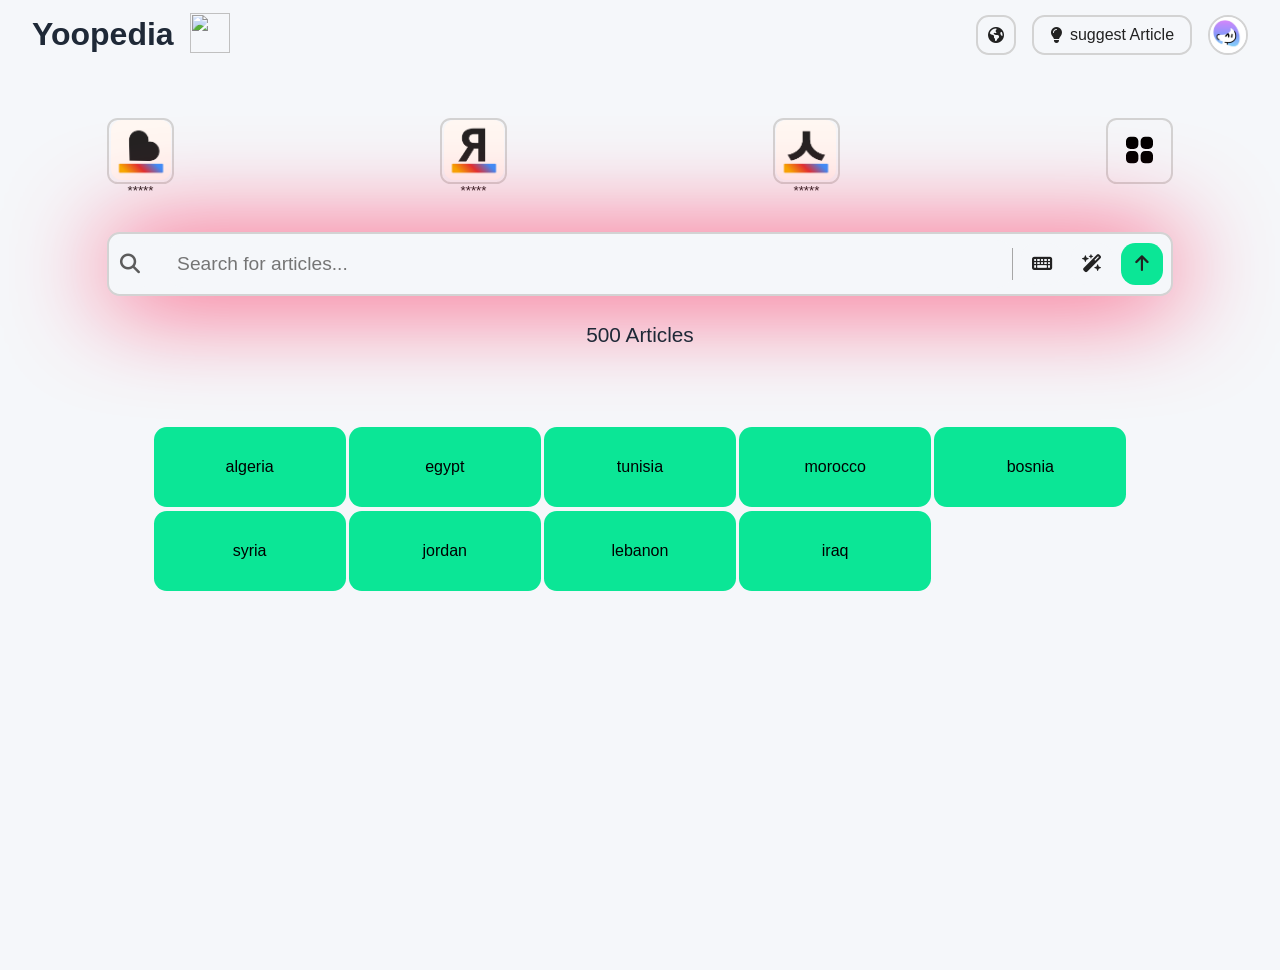
==== frontend/index/index.html @ f013212f "Add files via upload" ====
<!doctype html>
<html lang="en">
  <head>
    <meta charset="UTF-8" />
    <meta name="viewport" content="width=device-width, initial-scale=1.0" />
    <link rel="preconnect" href="https://fonts.googleapis.com" />
    <link rel="preconnect" href="https://fonts.gstatic.com" crossorigin />
    <link
      href="https://fonts.googleapis.com/css2?family=Bpmf+Huninn&display=swap"
      rel="stylesheet"
    />
    <link
      rel="stylesheet"
      href="https://cdnjs.cloudflare.com/ajax/libs/font-awesome/6.5.1/css/all.min.css"
    />
    <link rel="stylesheet" href="style.css" />
    <title>Yoopedia</title>
  </head>
  <body>
    <header>
      <!-- ===== Right Side ===== -->
      <div class="rightSide">
        <div class="logo"><h1>Yoopedia</h1></div>

        <!-- Plant Popup -->
        <div class="plant">
          <div class="btnPlant" data-toggle="plantPop">
            <img src="https://neal.fun/general/plant.webp" alt="" />
          </div>
          <div class="plantPop popup">
            <header>
              <h1>Yoopedia Plant</h1>
              <button class="btnClose" data-close>
                <i class="fa fa-close"></i>
              </button>
            </header>
            <main>
              <h2>Watering the plant</h2>
              <img src="https://neal.fun/general/plant.webp" alt="" />
              <p>
                To keep the plant alive, you need to water it every day. Click
                the button below to water the plant.
              </p>
              <button class="btnWater">Water the plant</button>
            </main>
          </div>
        </div>
      </div>

      <!-- ===== Left Side ===== -->
      <div class="leftSide">
        <!-- Language Popup -->
        <div class="language">
          <button class="btnLanguage" data-toggle="languageList">
            <i class="fa-solid fa-earth-americas"></i>
          </button>
          <div class="languageList popup">
            <header>
              <h1>Language</h1>
              <button class="btnClose" data-close>
                <i class="fa fa-close"></i>
              </button>
            </header>
            <main>
              <button>English</button>
              <button>Arabic</button>
              <button>French</button>
              <button>Tmazeght</button>
            </main>
          </div>
        </div>

        <!-- Suggest Article Popup -->
        <div class="article">
          <button class="btnSuggestArticle" data-toggle="articleList">
            <i class="fa-solid fa-lightbulb"></i
            ><span class="btn-label">suggest Article</span>
          </button>
          <div class="articleList popup">
            <header>
              <h1>Suggest an Article</h1>
              <button class="btnClose" data-close>
                <i class="fa fa-close"></i>
              </button>
            </header>
            <main>
              <div class="title">
                <span>Title</span><input type="text" id="articleTitle" />
              </div>
              <div class="category">
                <span>Category</span><input type="text" id="articleCategory" />
              </div>
              <div class="description">
                <span>Description</span>
                ><textarea cols="30" rows="10" id="articleDesc"></textarea>
              </div>
              <button class="btnSubmit" id="btnAddArticle">Submit</button>
            </main>
          </div>
        </div>

        <!-- Profile Popup -->
        <div class="profile">
          <button class="btnProfile" data-toggle="profileList">
            <img src="profile.jfif" alt="" />
          </button>
          <div class="profileList popup">
            <header>
              <h1>Yoopedia ID</h1>
              <button class="btnClose" data-close>
                <i class="fa fa-close"></i>
              </button>
            </header>
            <main>
              <h1>Login</h1>
              <p>To save your bookmarks,<br />passwords, and cards</p>
              <a class="login" href="../login/login.html">Login</a>
              <div class="email">
                <i class="fa fa-envelope"></i><a href="#">Email</a>
              </div>
              <div class="disk">
                <i class="fa-solid fa-hard-drive"></i><a href="#">Disk</a>
              </div>
              <div class="overlay"></div>
              <div class="settings">
                <i class="fa fa-cog"></i><a href="#">Settings</a>
              </div>
              <div class="id">
                <i class="fa fa-id-card"></i
                ><a href="../profile/profile.html">Account management</a>
              </div>
              <div class="help">
                <i class="fa fa-question-circle"></i><a href="#">help</a>
              </div>
              <div class="feedback">
                <i class="fa fa-comment"></i><a href="#">Feedback</a>
              </div>
              <!-- <div class="overlay"></div> -->
            </main>
            <footer>
              <a href="#">Technologies</a>
              <a href="#">About Yoopedia</a>
              <a href="#">Terms of service</a>
              <a href="#">Privacy policy</a>
              <a href="#">Report a violation</a>
            </footer>
          </div>
        </div>
      </div>
    </header>

    <main>
      <!-- ===== Search Box ===== -->
      <div class="boxSearch">
        <!-- Category buttons (unchanged) -->
        <div class="category">
          <button>
            <img src="Yoopedia (4).png" alt="" /><span>*****</span>
          </button>
          <button><img src="2.png" alt="" /><span>*****</span></button>
          <button><img src="3.png" alt="" /><span>*****</span></button>
          <button>
            <img src="apps.svg" alt="" style="width: 2em" /><span></span>
          </button>
        </div>

        <!-- Search Bar -->
        <div class="searchBar">
          <div class="searchIcon"><i class="fa fa-search"></i></div>
          <input
            class="searchInput"
            type="search"
            placeholder="Search for articles..."
          />
          <div class="overlay"></div>
          <div class="searchOption">
            <!-- Keyboard input toggle -->
            <button class="keybor" type="button" title="Toggle Keyboard">
              <i class="fa fa-keyboard"></i>
            </button>
            <!-- Custom/magic search -->
            <button class="customSearch" title="Magic search" type="button">
              <i class="fa-solid fa-wand-magic-sparkles"></i>
            </button>
            <!-- Submit search -->
            <button
              class="btnSearch"
              title="Search"
              type="submit"
              onclick="goToResultPage()"
            >
              <i class="fa-solid fa-arrow-up"></i>
            </button>
          </div>
        </div>

        <!-- Article count -->
        <div class="numberOfArticle"><span>500 Articles</span></div>
      </div>   
      <!-- ===== Featured Articles (unchanged) ===== -->
      <div class="starArticle">
        <div class="boxes">
          <div class="box">algeria</div>
          <div class="box">egypt</div>
          <div class="box">tunisia</div>
          <div class="box">morocco</div>
          <div class="box">bosnia</div>
          <div class="box">syria</div>
          <div class="box">jordan</div>
          <div class="box">lebanon</div>
          <div class="box">iraq</div>
        </div>
      </div>
    </main>
    <!-- باقي Scripts -->
    <script type="module" src="main.js"></script>
  </body>
</html>

<!-- اعطني اكواد register login main result article profile main ملفات js النهائية الكاملة النظيفة التي تحتوي على كل شيء -->
---- frontend/index/style.css ----
*,
*::before,
*::after {
  padding: 0;
  margin: 0;
  box-sizing: border-box;
}
:root {
  --main-bg-color: #f5f7fa;
  --main-bg-color-popList: #f5f7fa;
  --main-bg-hover: #e4e7eb;
  --main-color-hover: #1f2937;
  --main-bg-btn: #f5f7fa;
  --secirndly-bg-btn: #0be696;
  --main-color-btn: #222;
  --main-color-text: #1f2937;
  --main-border: #d3d3d3 solid 2px;
  --secirndly-border: #0be696 solid 2px;
  --main-border-redus: 0.8em;
  --main-wh-cercle-btn: 40px;
  --main-hight-btn: 40px;
  --main-btn-padding: 1em;
}

/* ========================================
POPUP BASE
======================================== */
.popup { display: none; }
.popup.active { display: flex; flex-direction: column; }

body {
  background: var(--main-bg-color);
  height: auto;
  min-height: 100vh;
  width: 100%;
  font-family: "Bpmf Huninn", sans-serif;
}

::-webkit-scrollbar { width: 10px; }
::-webkit-scrollbar-track { background: var(--main-bg-color); margin: 1em; }
::-webkit-scrollbar-thumb { background-color: #222222a7; border-radius: var(--main-border-redus); }
::-webkit-scrollbar-thumb:hover { background: var(--main-color-hover); border-radius: var(--main-border-redus); }

/* ========================================
HEADER
======================================== */
header { width: 100%; display: flex; justify-content: space-between; align-items: center; background-color: var(--main-bg-color); padding: 0.8em 2em; }
header .rightSide, header .leftSide { display: flex; justify-content: center; align-items: center; gap: 1em; }
header .leftSide .language, header .leftSide .profile, header .leftSide .article { display: flex; justify-content: center; align-items: center; gap: 1em; }
header .rightSide .logo h1 { color: var(--main-color-text); font-size: 2em; }
header .leftSide .profile, header .leftSide .article, header .leftSide .language, header .rightSide .plant { position: relative; }

/* ========================================
UNIFIED POPUP HEADER & CLOSE BUTTON
======================================== */
.plantPop > header,
.languageList > header,
.articleList > header,
.profileList > header {
  display: flex;
  align-items: center;
  justify-content: space-between;
  padding: 1em 1.2em;
  background-color: var(--main-bg-color-popList);
  border-radius: var(--main-border-redus) var(--main-border-redus) 0 0;
  position: relative;
  top: 0;
  z-index: 10;
}

.plantPop > header h1,
.languageList > header h1,
.articleList > header h1,
.profileList > header h1 {
  color: var(--main-color-text);
  font-size: 1.5em;
}

.btnClose {
  border: none;
  border-radius: 50%;
  width: 2em;
  height: 2em;
  padding: 0;
  display: flex;
  align-items: center;
  justify-content: center;
  background-color: transparent;
  cursor: pointer;
  font-size: 1em;
  color: var(--main-color-text);
  transition: background-color 0.2s ease;
}
.btnClose:hover { background-color: var(--main-bg-hover); }

/* ========================================
PLANT POPUP
======================================== */
header .rightSide .plant .btnPlant img { width: var(--main-wh-cercle-btn); height: var(--main-wh-cercle-btn); cursor: pointer; }
header .rightSide .plant .plantPop { border: var(--main-border); position: absolute; top: 0; left: 0; z-index: 100; background-color: var(--main-bg-color-popList); height: 90vh; width: 30em; overflow: scroll; border-radius: var(--main-border-redus); box-shadow: #1f2937 0px 4px 20px; }
header .rightSide .plant .plantPop > main { height: 100%; padding: 1em; display: flex; flex-direction: column; align-items: center; justify-content: center; gap: 1em; }
header .rightSide .plant .plantPop > main h2 { color: var(--main-color-text); }
header .rightSide .plant .plantPop > main img { width: 200px; height: 200px; }
header .rightSide .plant .plantPop > main p { text-align: center; }
header .rightSide .plant .plantPop > main button { padding: 1em 10em; background-color: var(--secirndly-bg-btn); color: var(--main-color-text); border: var(--main-border); border-radius: var(--main-border-redus); cursor: pointer; }

/* ========================================
LEFT SIDE BUTTONS
======================================== */
header .leftSide button { padding: var(--main-btn-padding); display: flex; justify-content: center; align-items: center; background-color: var(--main-bg-btn); color: var(--main-color-btn); border-radius: var(--main-border-redus); border: var(--main-border); cursor: pointer; font-size: 1em; }
header .leftSide .btnSuggestArticle { display: flex; justify-content: center; align-items: center; gap: 0.5em; white-space: nowrap; }
header .leftSide .btnLogin, header .leftSide .btnSignUp { width: 10em; height: var(--main-hight-btn); border-radius: var(--main-border-redus); }
header .leftSide .btnLogin { background-color: var(--main-bg-btn); border: var(--secirndly-border); }
header .leftSide .btnLogin:hover { background-color: #adffe1; }
header .leftSide .btnSignUp { background-color: var(--secirndly-bg-btn); border: var(--secirndly-border); }
header .leftSide .profile .btnProfile { width: var(--main-wh-cercle-btn); height: var(--main-wh-cercle-btn); border-radius: 50%; background-color: var(--main-bg-btn); padding: 0; overflow: hidden; }
header .leftSide .profile .btnProfile img { width: 40px; height: 40px; border-radius: 50%; object-fit: cover; display: block; }

/* ========================================
PROFILE POPUP
======================================== */
header .leftSide .profile .profileList { border: var(--main-border); position: absolute; top: 0; right: 0; background-color: var(--main-bg-color-popList); height: 90vh; width: 30em; overflow: scroll; border-radius: var(--main-border-redus); box-shadow: #1f2937 0px 4px 20px; }
header .leftSide .profile .profileList > main { padding: 1em; height: auto; display: flex; flex-direction: column; background-color: var(--main-bg-color-popList); gap: 0.3em; }
header .leftSide .profile .profileList > main h1 { color: var(--main-color-text); font-size: 1.5em; }
header .leftSide .profile .profileList > main p { color: var(--main-color-text); font-size: 1em; margin-bottom: 1em; }
header .leftSide .profile .profileList > main .login { color: var(--main-bg-btn); background-color: var(--main-color-btn); text-decoration: none; display: flex; justify-content: center; align-items: center; padding: 1em; border-radius: var(--main-border-redus); margin-bottom: 1em; }
header .leftSide .profile .profileList > main .overlay { background-color: #929292; height: 2px; width: 100%; margin: 1em 0; }
header .leftSide .profile .profileList > main .email,
header .leftSide .profile .profileList > main .disk,
header .leftSide .profile .profileList > main .settings,
header .leftSide .profile .profileList > main .id,
header .leftSide .profile .profileList > main .help,
header .leftSide .profile .profileList > main .feedback { background-color: var(--main-bg-btn); color: var(--main-color-btn); border: 2px solid #91a9a000; border-radius: var(--main-border-redus); padding: 1em; cursor: pointer; display: flex; gap: 1em; align-items: center; }
header .leftSide .profile .profileList > main .email a,
header .leftSide .profile .profileList > main .disk a,
header .leftSide .profile .profileList > main .settings a,
header .leftSide .profile .profileList > main .id a,
header .leftSide .profile .profileList > main .help a,
header .leftSide .profile .profileList > main .feedback a { color: var(--main-color-btn); text-decoration: none; }
header .leftSide .profile .profileList > main .email:hover,
header .leftSide .profile .profileList > main .disk:hover,
header .leftSide .profile .profileList > main .settings:hover,
header .leftSide .profile .profileList > main .id:hover,
header .leftSide .profile .profileList > main .help:hover,
header .leftSide .profile .profileList > main .feedback:hover { background-color: var(--main-bg-hover); border: var(--main-border); }
header .leftSide .profile .profileList > footer { display: flex; flex-direction: column; justify-content: center; padding: 1em; gap: 0.5em; background-color: var(--main-bg-color-popList); border-radius: 0 0 var(--main-border-redus) var(--main-border-redus); border-top: var(--main-border); }
header .leftSide .profile .profileList > footer a { text-decoration: none; color: #1f29379f; }
header .leftSide .profile .profileList > footer a:hover { text-decoration: none; color: var(--main-color-text); }

/* ========================================
ARTICLE POPUP
======================================== */
header .leftSide .article .btnSuggestArticle { width: 10em; height: var(--main-hight-btn); padding: var(--main-btn-padding); }
header .leftSide .article .articleList { z-index: 100; border: var(--main-border); position: absolute; top: 0; right: 0; background-color: var(--main-bg-color-popList); height: 90vh; width: 30em; overflow: scroll; border-radius: var(--main-border-redus); box-shadow: #1f2937 0px 4px 20px; }
header .leftSide .article .articleList > main { padding: 1em; display: flex; flex-direction: column; gap: 0.5em; }
header .leftSide .article .articleList > main .title,
header .leftSide .article .articleList > main .category,
header .leftSide .article .articleList > main .description { color: var(--main-color-text); font-size: 1.5em; padding: .5em 1em; }
header .leftSide .article .articleList > main .title input,
header .leftSide .article .articleList > main .category input,
header .leftSide .article .articleList > main textarea { width: 100%; height: 3em; padding: 0.5em; border: var(--main-border); color: var(--main-color-text); border-radius: var(--main-border-redus); outline: none; }

/* ========================================
LANGUAGE POPUP
======================================== */
header .leftSide .btnLanguage { width: var(--main-wh-cercle-btn); height: var(--main-hight-btn); border-radius: var(--main-border-redus); }
header .leftSide .language .languageList { position: absolute; top: 0; right: 0; width: 20em; z-index: 100; background-color: var(--main-bg-color-popList); border: var(--main-border); border-radius: var(--main-border-redus); box-shadow: #1f2937 0px 4px 20px; }
header .leftSide .language .languageList > main { display: flex; flex-direction: column; padding: 1em; gap: 0.5em; height: auto; border-radius: 0 0 var(--main-border-redus) var(--main-border-redus); }
header .leftSide .language .languageList > main button { background-color: var(--main-bg-btn); color: var(--main-color-btn); border: var(--main-border); border-radius: var(--main-border-redus); padding: 1em; cursor: pointer; }

/* ========================================
MAIN
======================================== */
main { width: 100%; height: 100vh; background-color: var(--main-bg-color); }

/* ========================================
SEARCH BOX
======================================== */
main .boxSearch { width: 100%; display: flex; flex-direction: column; justify-content: center; align-items: center; background-color: var(--main-bg-color); padding: 3em; gap: 3em; }
main .boxSearch .category { background-color: var(--main-bg-color); width: 90%; display: flex; justify-content: space-between; align-items: center; }
main .boxSearch .category button { background-color: var(--main-bg-btn); color: var(--main-color-btn); border: var(--main-border); border-radius: var(--main-border-redus); width: 5em; height: 5em; cursor: pointer; }
main .boxSearch .category button img { width: 4.5em; height: 4.5em; border-radius: var(--main-border-redus); }
main .boxSearch .category button:focus { border: var(--secirndly-border); }
main .boxSearch .searchBar { background-color: var(--main-bg-color); border: var(--main-border); border-radius: var(--main-border-redus); width: 90%; height: 4em; display: flex; justify-content: center; align-items: center; box-shadow: 2px 4px 100px rgba(255, 0, 60, 0.758); }
main .boxSearch .searchBar .searchIcon { background-color: var(--main-bg-btn); width: 3em; height: 3em; display: flex; justify-content: center; align-items: center; border-radius: var(--main-border-redus); margin-right: 1em; }
main .boxSearch .searchBar .searchIcon i { font-size: 20px; color: #5c5c5c; }
main .boxSearch .searchBar input { width: 90%; height: 80%; border: none; border-radius: var(--main-border-redus); padding: 0.5em; outline: none; font-size: 1.2em; background-color: var(--main-bg-color); color: var(--main-color-text); font-family: "Bpmf Huninn", sans-serif; }
main .boxSearch .searchBar .overlay { background-color: #a7a7a7; width: 1px; height: 2em; }
main .boxSearch .searchBar .searchOption { display: flex; justify-content: center; align-items: center; gap: 0.5em; padding: 0.5em; height: 2em; }
main .boxSearch .searchBar .searchOption button { display: flex; justify-content: center; align-items: center; background-color: var(--main-bg-btn); color: var(--main-color-btn); border: 2px solid transparent; border-radius: var(--main-border-redus); font-size: 18px; width: 42px; height: 42px; cursor: pointer; transition: all 0.15s ease; }
main .boxSearch .searchBar .searchOption button:hover { background-color: #cbe1ff; }
main .boxSearch .searchBar .searchOption button:focus { border-radius: var(--main-border-redus); background-color: var(--secirndly-bg-btn); outline: none; }
main .boxSearch .searchBar .searchOption .btnSearch { background-color: var(--secirndly-bg-btn); }
main .boxSearch .searchBar .searchOption .btnSearch:hover { background-color: #09d185; }
main .boxSearch .numberOfArticle { margin-top: -1em; font-size: 1.3em; }
main .boxSearch .numberOfArticle span { color: var(--main-color-text); }

/* ========================================
FEATURED ARTICLES
======================================== */
main .starArticle { width: 100%; height: auto; display: flex; align-items: start; justify-content: center; flex-wrap: wrap; padding: 2em; }
main .starArticle .boxes { width: 80%; height: auto; display: flex; flex-wrap: wrap; justify-content: flex-start; gap: 0.2em; }
main .starArticle .boxes .box { width: calc((100% - 0.8em) / 5); height: 5em; border-radius: var(--main-border-redus); display: flex; align-items: center; justify-content: center; background-color: #0be696; cursor: pointer; padding: 1em; text-align: center; }




/* ========================================
RESPONSIVE — FINAL FIXED (Language Button Patched)
======================================== */
@media screen and (max-width: 768px) {
  html, body { overflow-x: hidden; }

  /* --- Header Layout --- */
  header { padding: 0.5em 0.8em; gap: 0.4em; flex-wrap: nowrap !important; }
  header .rightSide, header .leftSide { gap: 0.4em; flex-wrap: nowrap !important; }
  header .rightSide .logo h1 { font-size: 1.2em; white-space: nowrap; }
  header .rightSide .plant .btnPlant img { width: 32px; height: 32px; }

  /* قاعدة عامة لأزرار الهيدر */
  header .leftSide button {
    width: 36px !important; height: 36px !important; padding: 0 !important; border-radius: 50% !important;
  }

  /* ✅ إصلاح جذري لزر اللغة: فرض الدائرة وتوسيط الأيقونة */
  header .leftSide .btnLanguage {
    width: 36px !important;
    height: 36px !important;
    padding: 0 !important;
    border-radius: 50% !important; /* ← يجبر الحواف على أن تكون دائرة 100% */
    display: flex !important;
    align-items: center !important;
    justify-content: center !important;
  }
  header .leftSide .btnLanguage i {
    font-size: 1.1em !important;
    margin: 0 !important;
    line-height: 1 !important;
  }

  /* ✅ زر الاقتراح: إخفاء النص وإبقاء الأيقونة */
  header .leftSide .btnSuggestArticle .btn-label { display: none !important; }
  header .leftSide .btnSuggestArticle {
    display: flex !important; align-items: center !important; justify-content: center !important;
  }
  header .leftSide .btnSuggestArticle i {
    font-size: 1.1em !important; margin: 0 !important;
  }

  header .leftSide .profile .btnProfile,
  header .leftSide .profile .btnProfile img { width: 36px; height: 36px; }

  /* --- Popups: Modal Style --- */
  .plantPop, .profileList, .articleList, .languageList {
    position: fixed !important; top: 50% !important; left: 50% !important;
    transform: translate(-50%, -50%) !important;
    width: 92vw !important; max-width: 360px !important; max-height: 80vh !important;
    right: auto !important; margin: 0 !important; z-index: 9999 !important; overflow-y: auto;
  }

  /* ✅ أزرار النوافذ المنبثقة (حجم مريح للنص والمس) */
  .languageList > main button,
  .plantPop > main button,
  .articleList .btnSubmit {
    width: 100% !important; min-height: 48px !important; padding: 0.8em 1em !important;
    font-size: 1em !important; border-radius: var(--main-border-redus) !important;
    white-space: normal !important; display: flex !important;
    align-items: center !important; justify-content: center !important;
  }
  .articleList .btnSubmit {
    background-color: var(--secirndly-bg-btn) !important; margin-top: 1em !important; font-weight: bold;
  }

  /* --- Search & Featured --- */
  main .boxSearch { padding: 1.5em 1em; gap: 1.5em; }
  main .boxSearch .category { width: 100%; gap: 0.5em; justify-content: center; }
  main .boxSearch .category button { width: 4.5em; height: 4.5em; }
  main .boxSearch .category button img { width: 4em; height: 4em; }
  main .boxSearch .searchBar { width: 100%; height: 3.5em; }
  main .boxSearch .searchBar input { font-size: 1em; }
  main .boxSearch .searchBar .searchOption .keybor,
  main .boxSearch .searchBar .searchOption .customSearch { display: none; }
  main .boxSearch .searchBar .overlay { display: none; }
  main .boxSearch .numberOfArticle { font-size: 1em; margin-top: 0; }

  main .starArticle { padding: 1em 0.5em; }
  main .starArticle .boxes { width: 100%; display: grid; grid-template-columns: repeat(2, 1fr); gap: 0.4em; }
  main .starArticle .boxes .box { width: 100%; height: 4em; font-size: 0.9em; }
}

/* ===== Small Mobile (≤480px) ===== */
@media screen and (max-width: 480px) {
  header .rightSide .logo h1 { font-size: 1.1em; }
  header .rightSide .plant { display: none; }
  main .boxSearch { padding: 1em 0.5em; gap: 1em; }
  main .boxSearch .category button { width: 4em; height: 4em; }
  main .boxSearch .category button img { width: 3.5em; height: 3.5em; }
  main .starArticle .boxes { grid-template-columns: 1fr; }
  main .starArticle .boxes .box { height: 3.5em; }
}
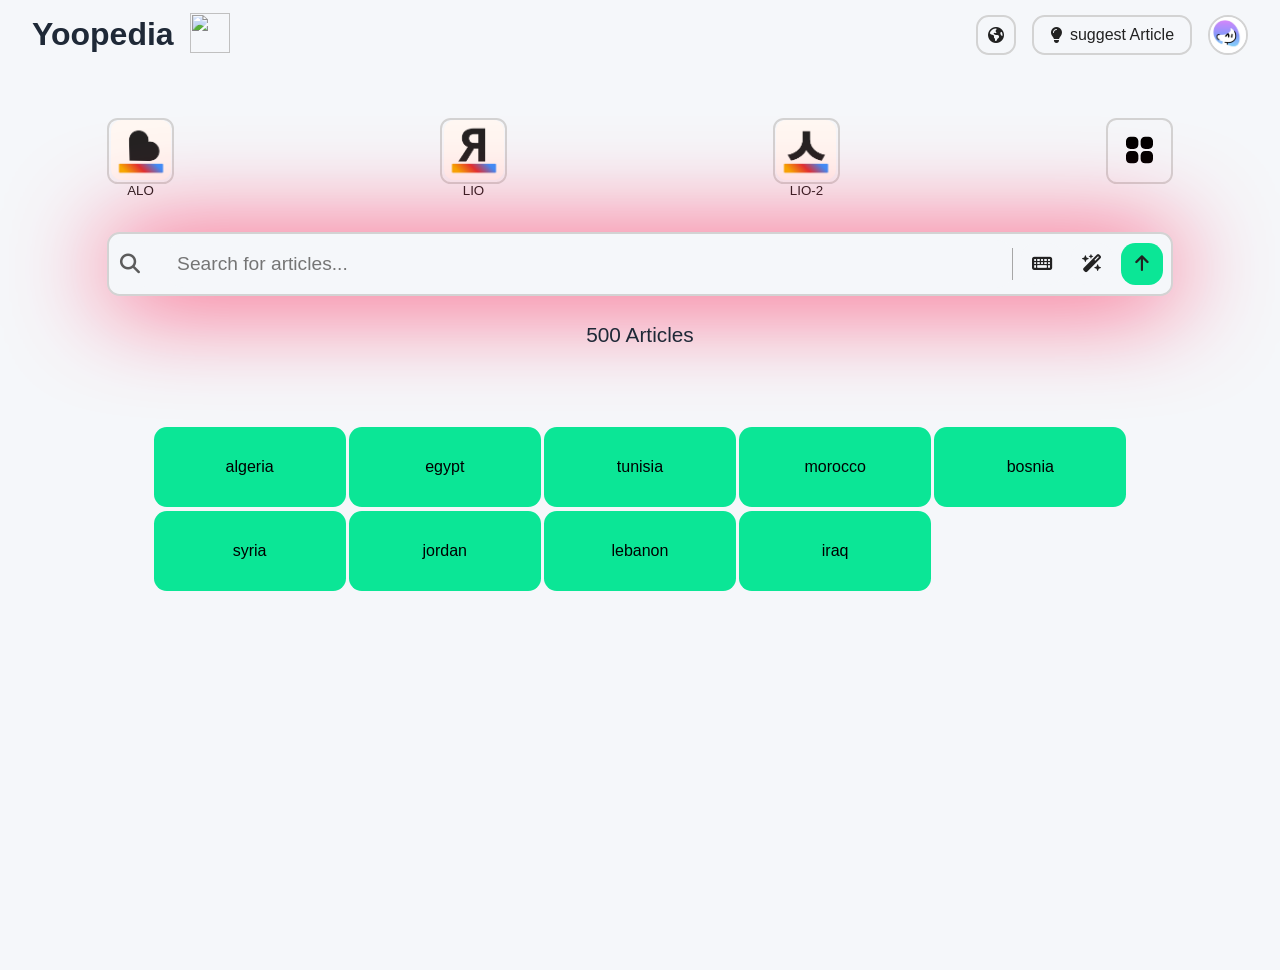
==== commit 159afd90: "Update index.html" ====
--- a/frontend/index/index.html
+++ b/frontend/index/index.html
@@ -155,10 +155,10 @@
         <!-- Category buttons (unchanged) -->
         <div class="category">
           <button>
-            <img src="Yoopedia (4).png" alt="" /><span>*****</span>
-          </button>
-          <button><img src="2.png" alt="" /><span>*****</span></button>
-          <button><img src="3.png" alt="" /><span>*****</span></button>
+            <img src="Yoopedia (4).png" alt="" /><span>ALO</span>
+          </button>
+          <button><img src="2.png" alt="" /><span>LIO</span></button>
+          <button><img src="3.png" alt="" /><span>LIO-2</span></button>
           <button>
             <img src="apps.svg" alt="" style="width: 2em" /><span></span>
           </button>
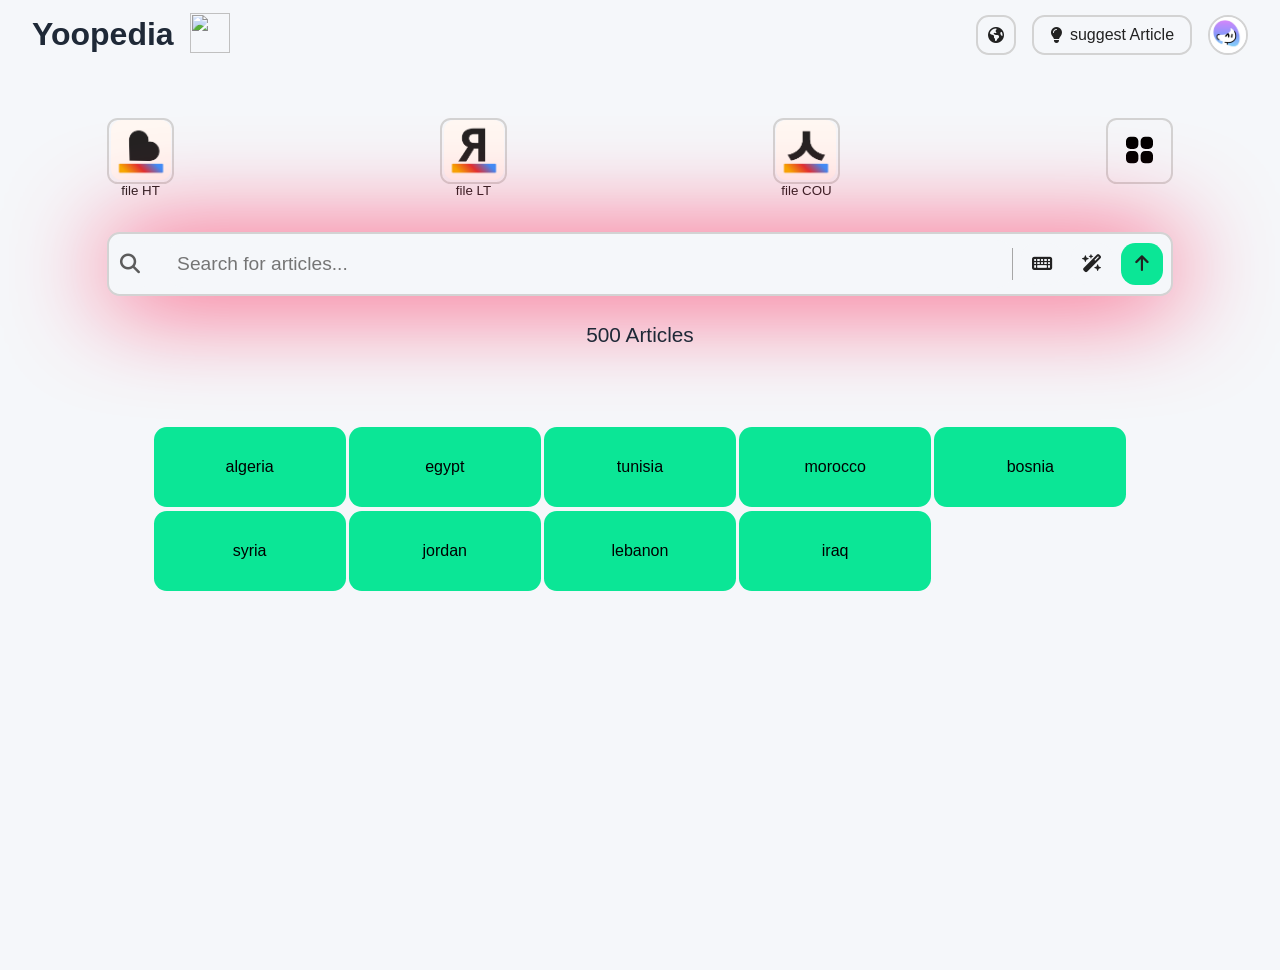
==== commit 92860800: "Update index.html" ====
--- a/frontend/index/index.html
+++ b/frontend/index/index.html
@@ -133,7 +133,7 @@
                 <i class="fa fa-question-circle"></i><a href="#">help</a>
               </div>
               <div class="feedback">
-                <i class="fa fa-comment"></i><a href="#">Feedback</a>
+                <i class="fa fa-comment"></i><a href="../feedback/feedback.html">Feedback</a>
               </div>
               <!-- <div class="overlay"></div> -->
             </main>
@@ -155,10 +155,10 @@
         <!-- Category buttons (unchanged) -->
         <div class="category">
           <button>
-            <img src="Yoopedia (4).png" alt="" /><span>ALO</span>
-          </button>
-          <button><img src="2.png" alt="" /><span>LIO</span></button>
-          <button><img src="3.png" alt="" /><span>LIO-2</span></button>
+            <img src="Yoopedia (4).png" alt="" /><span>file HT</span>
+          </button>
+          <button><img src="2.png" alt="" /><span>file LT</span></button>
+          <button><img src="3.png" alt="" /><span>file COU</span></button>
           <button>
             <img src="apps.svg" alt="" style="width: 2em" /><span></span>
           </button>
